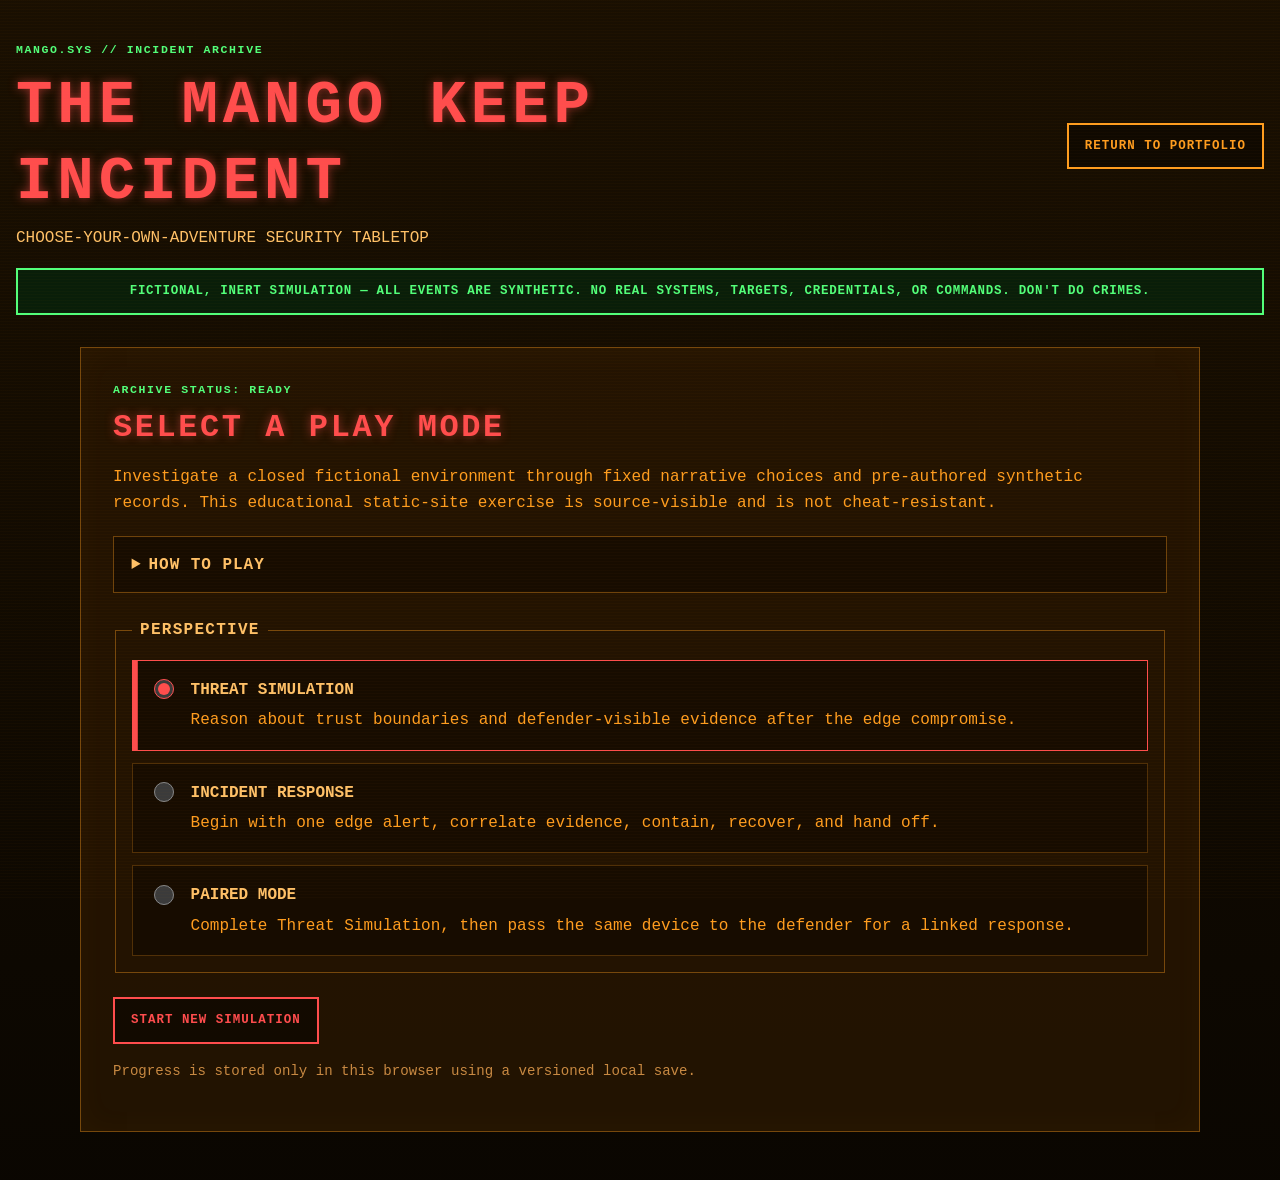
==== ctf.html @ c9df5452 "initial ctf v1" ====
<!DOCTYPE html>
<html lang="en" class="no-js">
<head>
  <meta charset="UTF-8" />
  <meta name="viewport" content="width=device-width, initial-scale=1" />
  <!-- Content Security Policy: keep this page self-contained — only same-origin
       CSS/JS, and block every network connection. Reinforces the offline design. -->
  <meta http-equiv="Content-Security-Policy" content="default-src 'self'; script-src 'self' 'unsafe-inline'; style-src 'self' 'unsafe-inline'; img-src 'self'; connect-src 'none'; object-src 'none'; base-uri 'none'; form-action 'none'" />
  <meta name="description" content="Play The Mango Keep Incident, a fictional and inert incident-response learning simulation from MANGO.SYS." />
  <meta name="theme-color" content="#1a0f00" />
  <meta property="og:type" content="website" />
  <meta property="og:title" content="The Mango Keep Incident | MANGO.SYS CTF" />
  <meta property="og:description" content="A fictional, inert incident-response tabletop. All events are synthetic; no real systems, targets, credentials, or commands." />
  <title>The Mango Keep Incident | MANGO.SYS CTF</title>
  <!-- No <link rel="canonical"> here on purpose: the CTF content validator seals
       ctf.html against any remote href/src (it must reference nothing external).
       ctf.html is still indexed via sitemap.xml. -->
  <link rel="icon" href="assets/favicon.svg" type="image/svg+xml" />
  <link rel="stylesheet" href="css/style.css" />
  <link rel="stylesheet" href="css/ctf.css" />
  <script>document.documentElement.classList.replace("no-js", "js");</script>
</head>
<body class="ctf-page">
  <a class="skip-link" href="#ctf-main">Skip to simulation</a>

  <header class="ctf-header">
    <div>
      <p class="eyebrow">MANGO.SYS // INCIDENT ARCHIVE</p>
      <h1>The Mango Keep Incident</h1>
      <p class="ctf-subtitle">Choose-your-own-adventure security tabletop</p>
    </div>
    <a class="button" href="index.html">Return to Portfolio</a>
  </header>

  <p class="ctf-safety-label" role="status">
    FICTIONAL, INERT SIMULATION — ALL EVENTS ARE SYNTHETIC. NO REAL SYSTEMS, TARGETS, CREDENTIALS, OR COMMANDS. DON'T DO CRIMES.
  </p>

  <main id="ctf-main" class="ctf-shell">
    <section class="content-panel ctf-launch" id="ctf-launch" aria-labelledby="launch-title">
      <p class="panel-kicker">ARCHIVE STATUS: READY</p>
      <h2 id="launch-title">Select a Play Mode</h2>
      <p>
        Investigate a closed fictional environment through fixed narrative choices and pre-authored synthetic records.
        This educational static-site exercise is source-visible and is not cheat-resistant.
      </p>

      <details class="ctf-howto">
        <summary>How to play</summary>
        <ol class="ctf-howto-steps">
          <li>Pick a perspective below, then <strong>Start</strong>. Nothing installs, and you never type at a real system.</li>
          <li>Read the current <strong>brief</strong> and <strong>objective</strong>, then <strong>Choose an Action</strong>. Locked actions show the prerequisite you still need.</li>
          <li>Reason with the case tools: bookmark records in the <strong>Evidence Drawer</strong>, watch <strong>Asset Health</strong>, and filter the synthetic <strong>Event Timeline</strong> (new events reveal as you progress).</li>
          <li>Stuck? Open a <strong>Learning Hint</strong>. Jot thoughts in <strong>Local Case Notes</strong> — they are inert text and are never run.</li>
          <li>Reach an <strong>ending</strong>, then read the <strong>debrief</strong> and score. In Paired Mode you hand the same browser to the defender for a linked response.</li>
        </ol>
      </details>

      <fieldset class="mode-picker">
        <legend>Perspective</legend>
        <label class="mode-card">
          <input type="radio" name="ctf-mode" value="threat" checked />
          <span><strong>Threat Simulation</strong>Reason about trust boundaries and defender-visible evidence after the edge compromise.</span>
        </label>
        <label class="mode-card">
          <input type="radio" name="ctf-mode" value="defender" />
          <span><strong>Incident Response</strong>Begin with one edge alert, correlate evidence, contain, recover, and hand off.</span>
        </label>
        <label class="mode-card">
          <input type="radio" name="ctf-mode" value="paired" />
          <span><strong>Paired Mode</strong>Complete Threat Simulation, then pass the same device to the defender for a linked response.</span>
        </label>
      </fieldset>

      <div class="ctf-launch-actions">
        <button class="button button-primary" id="ctf-start" type="button">Start New Simulation</button>
        <button class="button" id="ctf-resume" type="button" hidden>Resume Saved Simulation</button>
        <button class="button ctf-danger-button" id="ctf-reset-launch" type="button" hidden>Reset Saved Simulation</button>
      </div>
      <p class="ctf-storage-note" id="ctf-storage-note">Progress is stored only in this browser using a versioned local save.</p>
    </section>

    <div id="ctf-workspace" hidden>
      <section class="ctf-commandbar" aria-label="Simulation controls">
        <div>
          <span class="ctf-status-key">MODE</span>
          <strong id="ctf-mode-status">Not started</strong>
        </div>
        <div>
          <span class="ctf-status-key">SAVE</span>
          <span id="ctf-save-status">Not saved</span>
        </div>
        <div class="ctf-commandbar-actions">
          <button class="button" id="ctf-save-now" type="button">Save Now</button>
          <button class="button ctf-danger-button" id="ctf-reset" type="button">Reset</button>
        </div>
      </section>

      <div class="ctf-dashboard">
        <section class="content-panel ctf-narrative" aria-labelledby="node-title">
          <p class="panel-kicker" id="chapter-label">SIMULATION BRIEF</p>
          <h2 id="node-title" tabindex="-1">Loading narrative</h2>
          <p class="ctf-objective-label">Narrative</p>
          <p id="node-body"></p>
          <div class="ctf-objective-box">
            <h3>Current Objective</h3>
            <p id="node-objective"></p>
          </div>

          <p class="ctf-paired-consequence" id="paired-consequence" hidden></p>

          <div class="ctf-hint" id="ctf-hint" tabindex="-1" hidden>
            <h3>Learning Hint</h3>
            <p id="ctf-hint-text"></p>
          </div>
          <button class="button" id="ctf-show-hint" type="button">Show Learning Hint</button>

          <div class="ctf-feedback" id="choice-feedback" role="status" tabindex="-1" hidden></div>

          <section class="ctf-choice-region" aria-labelledby="choices-title">
            <h3 id="choices-title">Choose an Action</h3>
            <div id="ctf-choices" class="ctf-choice-list"></div>
          </section>
        </section>

        <aside class="ctf-sidebar" aria-label="Case information">
          <details class="content-panel ctf-drawer" open>
            <summary>Evidence Drawer <span id="evidence-count">0 visible</span></summary>
            <p class="ctf-drawer-help">Bookmark decision-relevant records and keep local notes. Notes are inert text and never interpreted.</p>
            <div id="evidence-list" class="evidence-list"></div>
          </details>

          <section class="content-panel" aria-labelledby="asset-title">
            <h2 id="asset-title">Asset Health</h2>
            <p class="ctf-region-help">How each fictional asset is holding up — and whether it is contained — as the incident unfolds.</p>
            <div id="asset-summary" class="asset-summary"></div>
          </section>

          <section class="content-panel" aria-labelledby="codes-title">
            <h2 id="codes-title">Evidence Codes</h2>
            <p id="codes-empty">Codes reward reasoning and completed transitions, never command entry.</p>
            <ul id="code-list" class="code-list"></ul>
          </section>
        </aside>
      </div>

      <section class="content-panel ctf-timeline" aria-labelledby="timeline-title">
        <div class="timeline-heading">
          <div>
            <p class="panel-kicker">SYNTHETIC EVENT CORPUS</p>
            <h2 id="timeline-title">Filterable Event Timeline</h2>
          </div>
          <p id="timeline-count">0 events shown</p>
        </div>

        <p class="ctf-region-help">Every record here is fictional training data. Filter by source, host, severity, stage, or time; more events appear as the scenario progresses.</p>

        <form id="timeline-filters" class="timeline-filters">
          <label>Source
            <select id="filter-source" name="source"><option value="">All sources</option></select>
          </label>
          <label>Host
            <select id="filter-host" name="host"><option value="">All hosts</option></select>
          </label>
          <label>Severity
            <select id="filter-severity" name="severity"><option value="">All severities</option></select>
          </label>
          <label>Stage
            <select id="filter-stage" name="stage"><option value="">All revealed stages</option></select>
          </label>
          <label>From time
            <input id="filter-from" name="from" type="datetime-local" step="30" />
          </label>
          <label>Through time
            <input id="filter-to" name="to" type="datetime-local" step="30" />
          </label>
          <button class="button" id="clear-filters" type="button">Clear Filters</button>
        </form>

        <div id="timeline-events" class="timeline-events"></div>
      </section>

      <section class="content-panel ctf-notebook" aria-labelledby="notebook-title">
        <h2 id="notebook-title">Local Case Notes</h2>
        <label for="case-notes">Record a bounded hypothesis, uncertainty, or handoff note. Maximum 1,000 characters.</label>
        <textarea id="case-notes" maxlength="1000" rows="5"></textarea>
        <p><span id="case-note-count">0</span>/1000 characters. Stored only in the versioned local save.</p>
      </section>
    </div>

    <section class="content-panel ctf-ending" id="ctf-ending" aria-labelledby="ending-title" hidden>
      <p class="panel-kicker">SIMULATION DEBRIEF</p>
      <h2 id="ending-title" tabindex="-1">Ending</h2>
      <p id="ending-summary"></p>
      <div class="score-grid" id="score-grid"></div>
      <section aria-labelledby="debrief-title">
        <h3 id="debrief-title">Debrief</h3>
        <ul id="debrief-list"></ul>
      </section>
      <div class="ctf-launch-actions">
        <button class="button button-primary" id="paired-continue" type="button" hidden>Pass to Incident Responder</button>
        <button class="button" id="ending-review" type="button">Review Case Workspace</button>
        <button class="button ctf-danger-button" id="ending-reset" type="button">Reset and Replay</button>
      </div>
    </section>
  </main>

  <dialog id="reset-dialog" aria-labelledby="reset-title" aria-describedby="reset-description">
    <h2 id="reset-title">Reset Simulation?</h2>
    <p id="reset-description">This removes the local CTF save, bookmarks, and notes from this browser. The bundled synthetic data is unchanged.</p>
    <div class="ctf-launch-actions">
      <button class="button ctf-danger-button" id="confirm-reset" type="button">Reset Local Save</button>
      <button class="button" id="cancel-reset" type="button">Cancel</button>
    </div>
  </dialog>

  <p class="sr-only" id="ctf-live" aria-live="polite" aria-atomic="true"></p>

  <noscript>
    <div class="noscript-note">
      This deterministic simulation requires JavaScript to apply its allowlisted state transitions. No external service is contacted.
    </div>
  </noscript>

  <script type="module" src="js/ctf/app.js"></script>
</body>
</html>
---- css/style.css ----
:root {
  color-scheme: dark;
  --bg: #1a0f00;
  --bg-deep: #0d0700;
  --panel: rgba(38, 21, 2, 0.88);
  --orange: #ff9d1f;
  --orange-soft: #ffc168;
  --red: #ff4d4d;
  --green: #52ff7a;
  --muted: #c88942;
  --border: rgba(255, 157, 31, 0.38);
  --shadow-orange: 0 0 10px rgba(255, 157, 31, 0.4);
  --shadow-red: 0 0 10px rgba(255, 77, 77, 0.5);
  --font-body: "Courier New", Courier, monospace;
  --font-display: "Lucida Console", Monaco, "Courier New", monospace;
  --content-width: 72rem;
}

* {
  box-sizing: border-box;
}

html {
  min-width: 0;
  scroll-behavior: smooth;
}

body {
  min-width: 0;
  min-height: 100vh;
  min-height: 100dvh;
  margin: 0;
  overflow-x: hidden;
  background:
    radial-gradient(circle at 50% -20%, rgba(142, 62, 0, 0.18), transparent 45rem),
    var(--bg);
  color: var(--orange);
  font-family: var(--font-body);
  line-height: 1.65;
}

body::before {
  position: fixed;
  z-index: 100;
  inset: 0;
  pointer-events: none;
  content: "";
  background: repeating-linear-gradient(
    to bottom,
    rgba(255, 157, 31, 0.025) 0,
    rgba(255, 157, 31, 0.025) 1px,
    transparent 1px,
    transparent 3px
  );
}

button,
input,
textarea,
select {
  font: inherit;
}

a {
  color: var(--orange-soft);
  text-decoration-thickness: 1px;
  text-underline-offset: 0.2em;
}

a:hover {
  color: #fff0d8;
}

h1,
h2,
h3,
p {
  overflow-wrap: anywhere;
}

h1,
h2,
h3 {
  margin-block: 0 1rem;
  font-family: var(--font-display);
  font-weight: 900;
  line-height: 1.25;
  letter-spacing: 0.08em;
  text-transform: uppercase;
}

h1 {
  color: var(--red);
  font-size: clamp(2rem, 7vw, 4.8rem);
  text-shadow: var(--shadow-red);
}

h2 {
  color: var(--red);
  font-size: clamp(1.35rem, 4vw, 2rem);
  text-shadow: var(--shadow-red);
}

h3 {
  color: var(--orange-soft);
  font-size: clamp(1rem, 3vw, 1.25rem);
}

p {
  margin-block: 0 1rem;
}

ul,
dl {
  margin-block: 0 1rem;
}

.sr-only {
  position: absolute !important;
  width: 1px !important;
  height: 1px !important;
  padding: 0 !important;
  margin: -1px !important;
  overflow: hidden !important;
  clip: rect(0, 0, 0, 0) !important;
  white-space: nowrap !important;
  border: 0 !important;
}

.skip-link {
  position: fixed;
  z-index: 1000;
  top: 0.5rem;
  left: 0.5rem;
  padding: 0.7rem 1rem;
  transform: translateY(-150%);
  border: 2px solid var(--orange);
  background: var(--bg-deep);
  color: var(--orange);
}

.skip-link:focus {
  transform: translateY(0);
}

:focus-visible {
  outline: 3px solid #fff2cf;
  outline-offset: 4px;
  box-shadow: 0 0 0 6px rgba(255, 77, 77, 0.55);
}

.button {
  display: inline-flex;
  min-height: 2.9rem;
  align-items: center;
  justify-content: center;
  padding: 0.68rem 1rem;
  border: 2px solid var(--orange);
  background: rgba(13, 7, 0, 0.72);
  color: var(--orange);
  font-family: var(--font-display);
  font-size: 0.78rem;
  font-weight: 900;
  letter-spacing: 0.08em;
  line-height: 1.3;
  text-align: center;
  text-decoration: none;
  text-transform: uppercase;
  cursor: pointer;
  transition: color 150ms ease, background 150ms ease, transform 150ms ease;
}

.button:hover {
  background: var(--orange);
  color: var(--bg-deep);
  transform: translateY(-1px);
}

.button-primary {
  border-color: var(--red);
  color: var(--red);
}

.button-primary:hover {
  background: var(--red);
  color: var(--bg-deep);
}

.eyebrow,
.panel-kicker {
  margin-bottom: 0.55rem;
  color: var(--green);
  font-family: var(--font-display);
  font-size: 0.72rem;
  font-weight: 900;
  letter-spacing: 0.14em;
  text-transform: uppercase;
}

.content-panel {
  min-width: 0;
  padding: clamp(1rem, 3vw, 2rem);
  border: 1px solid var(--border);
  background: var(--panel);
  box-shadow: inset 0 0 2rem rgba(255, 157, 31, 0.035);
  scroll-margin-top: 1rem;
}

.plain-list {
  padding: 0;
  list-style: none;
}

.plain-list li {
  margin-bottom: 0.42rem;
}

.plain-list li::before {
  color: var(--red);
  content: "» ";
}

.char-card {
  min-width: 0;
}

.char-name {
  margin: 0;
  color: var(--red);
  font-family: var(--font-display);
  font-size: clamp(1.35rem, 5vw, 2.3rem);
  font-weight: 900;
  letter-spacing: 0.08em;
  text-shadow: var(--shadow-red);
}

.char-subtitle {
  color: var(--orange-soft);
}

.char-quote {
  padding-left: 1rem;
  border-left: 2px solid var(--border);
  font-style: italic;
}

.char-meta {
  display: grid;
  grid-template-columns: repeat(2, minmax(0, 1fr));
  gap: 0.55rem 1.5rem;
}

.char-meta > div {
  display: grid;
  grid-template-columns: minmax(5rem, auto) minmax(0, 1fr);
  gap: 0.75rem;
  padding-bottom: 0.35rem;
  border-bottom: 1px solid rgba(255, 157, 31, 0.18);
}

.char-meta dt {
  color: var(--red);
}

.char-meta dd {
  min-width: 0;
  margin: 0;
  text-align: right;
  overflow-wrap: anywhere;
}

.noscript-note {
  position: fixed;
  z-index: 200;
  right: 1rem;
  bottom: 1rem;
  left: 1rem;
  max-width: 48rem;
  margin-inline: auto;
  padding: 0.8rem 1rem;
  border: 2px solid var(--green);
  background: var(--bg-deep);
  color: var(--green);
}

@media (max-width: 42rem) {
  .char-meta {
    grid-template-columns: 1fr;
  }

  .button {
    width: 100%;
  }
}

@media (prefers-reduced-motion: reduce) {
  html {
    scroll-behavior: auto;
  }

  *,
  *::before,
  *::after {
    animation-duration: 0.01ms !important;
    animation-iteration-count: 1 !important;
    transition-duration: 0.01ms !important;
  }

  body::before {
    display: none;
  }
}
---- css/ctf.css ----
.ctf-page {
  background:
    linear-gradient(rgba(26, 15, 0, 0.93), rgba(10, 6, 0, 0.97)),
    repeating-linear-gradient(90deg, transparent 0 3rem, rgba(255, 157, 31, 0.025) 3rem calc(3rem + 1px));
}

.ctf-page [hidden] {
  display: none !important;
}

.ctf-header,
.ctf-shell,
.ctf-safety-label {
  width: min(calc(100% - 2rem), 96rem);
  margin-inline: auto;
}

.ctf-header {
  display: flex;
  min-width: 0;
  align-items: center;
  justify-content: space-between;
  gap: 1.5rem;
  padding-block: clamp(1rem, 4vw, 2.5rem) 1rem;
}

.ctf-header h1 {
  max-width: 16ch;
  margin-bottom: 0.35rem;
  font-size: clamp(1.8rem, 5vw, 3.8rem);
}

.ctf-subtitle {
  margin: 0;
  color: var(--orange-soft);
  text-transform: uppercase;
}

.ctf-safety-label {
  padding: 0.7rem 1rem;
  border: 2px solid var(--green);
  background: rgba(5, 36, 13, 0.72);
  color: var(--green);
  font-size: 0.78rem;
  font-weight: 900;
  letter-spacing: 0.06em;
  text-align: center;
}

.ctf-shell {
  padding-block: 1rem 3rem;
}

.ctf-launch {
  max-width: 70rem;
  margin-inline: auto;
}

.mode-picker {
  display: grid;
  min-width: 0;
  gap: 0.75rem;
  padding: 1rem;
  margin-block: 1.5rem;
  border: 1px solid var(--border);
}

.mode-picker legend {
  padding-inline: 0.5rem;
  color: var(--orange-soft);
  font-family: var(--font-display);
  font-weight: 900;
  letter-spacing: 0.08em;
  text-transform: uppercase;
}

.mode-card {
  display: grid;
  grid-template-columns: auto minmax(0, 1fr);
  gap: 0.85rem;
  padding: 1rem;
  border: 1px solid rgba(255, 157, 31, 0.25);
  background: rgba(13, 7, 0, 0.55);
  cursor: pointer;
}

.mode-card:has(input:checked) {
  border-color: var(--red);
  box-shadow: inset 0.3rem 0 0 var(--red);
}

.mode-card input {
  width: 1.25rem;
  height: 1.25rem;
  margin-top: 0.15rem;
  accent-color: var(--red);
}

.mode-card strong {
  display: block;
  margin-bottom: 0.25rem;
  color: var(--orange-soft);
  font-family: var(--font-display);
  text-transform: uppercase;
}

.ctf-launch-actions,
.ctf-commandbar-actions {
  display: flex;
  flex-wrap: wrap;
  gap: 0.75rem;
}

.ctf-danger-button {
  border-color: #ff7777;
  color: #ff9292;
}

.ctf-storage-note,
.ctf-drawer-help {
  margin-top: 1rem;
  color: var(--muted);
  font-size: 0.88rem;
}

/* Short "what am I looking at" helper under a region heading. */
.ctf-region-help {
  margin-top: 0;
  margin-bottom: 1rem;
  color: var(--muted);
  font-size: 0.88rem;
}

/* Collapsible first-run "How to play" on the launch screen. */
.ctf-howto {
  margin-block: 1.25rem;
  padding: 0.9rem 1.1rem;
  border: 1px solid var(--border);
  background: rgba(13, 7, 0, 0.55);
}

.ctf-howto > summary {
  color: var(--orange-soft);
  font-family: var(--font-display);
  font-weight: 900;
  letter-spacing: 0.06em;
  text-transform: uppercase;
  cursor: pointer;
}

.ctf-howto-steps {
  display: grid;
  gap: 0.5rem;
  margin-top: 0.9rem;
  margin-bottom: 0;
  padding-left: 1.25rem;
}

.ctf-howto-steps li {
  color: var(--orange);
}

.ctf-commandbar {
  display: grid;
  grid-template-columns: minmax(0, 1fr) minmax(0, 1fr) auto;
  gap: 1rem;
  align-items: center;
  padding: 0.85rem 1rem;
  margin-bottom: 1rem;
  border: 1px solid var(--border);
  background: rgba(13, 7, 0, 0.84);
}

.ctf-status-key {
  display: block;
  color: var(--green);
  font-size: 0.7rem;
  font-weight: 900;
  letter-spacing: 0.12em;
}

.ctf-dashboard {
  display: grid;
  grid-template-columns: minmax(0, 1.6fr) minmax(18rem, 0.8fr);
  gap: 1rem;
  align-items: start;
}

.ctf-sidebar {
  display: grid;
  min-width: 0;
  gap: 1rem;
}

.ctf-sidebar .content-panel h2,
.ctf-timeline h2,
.ctf-notebook h2 {
  font-size: clamp(1.2rem, 3vw, 1.7rem);
}

.ctf-objective-label {
  margin-bottom: 0.25rem;
  color: var(--green);
  font-size: 0.72rem;
  font-weight: 900;
  letter-spacing: 0.12em;
  text-transform: uppercase;
}

.ctf-objective-box,
.ctf-hint,
.ctf-feedback {
  padding: 1rem;
  margin-block: 1rem;
  border-left: 0.35rem solid var(--red);
  background: rgba(255, 77, 77, 0.07);
}

.ctf-paired-consequence {
  padding: 0.75rem 1rem;
  border: 1px solid var(--green);
  background: rgba(82, 255, 122, 0.06);
  color: var(--green);
  font-weight: 900;
}

.ctf-hint {
  border-left-color: var(--green);
  background: rgba(82, 255, 122, 0.06);
}

.ctf-feedback {
  border: 1px solid var(--border);
  border-left: 0.35rem solid var(--orange);
}

.ctf-objective-box h3,
.ctf-hint h3,
.ctf-feedback h3 {
  margin-bottom: 0.45rem;
}

.ctf-objective-box p,
.ctf-hint p,
.ctf-feedback p:last-child {
  margin-bottom: 0;
}

.ctf-choice-region {
  margin-top: 1.5rem;
  padding-top: 1.5rem;
  border-top: 1px solid var(--border);
}

.ctf-choice-list,
.evidence-list,
.asset-summary,
.timeline-events {
  display: grid;
  min-width: 0;
  gap: 0.75rem;
}

.ctf-choice-card,
.evidence-card,
.asset-card,
.timeline-event,
.score-card {
  min-width: 0;
  padding: 1rem;
  border: 1px solid rgba(255, 157, 31, 0.26);
  background: rgba(13, 7, 0, 0.56);
}

.ctf-choice-card h4 {
  margin: 0 0 0.65rem;
  color: var(--orange-soft);
  font-family: var(--font-display);
  font-size: 1rem;
  text-transform: uppercase;
}

.choice-locked {
  border-style: dashed;
  opacity: 0.78;
}

.ctf-choice-objective,
.ctf-prerequisite,
.ctf-lock-text,
.evidence-meta,
.asset-address {
  font-size: 0.85rem;
}

.ctf-prerequisite {
  color: var(--orange-soft);
}

.ctf-lock-text {
  color: #ffb7b7;
  font-weight: 900;
}

button[aria-disabled="true"] {
  border-style: dashed;
  color: var(--muted);
  cursor: not-allowed;
}

button[aria-disabled="true"]:hover {
  background: transparent;
  color: var(--muted);
  transform: none;
}

.ctf-drawer summary {
  color: var(--red);
  font-family: var(--font-display);
  font-size: 1.2rem;
  font-weight: 900;
  letter-spacing: 0.06em;
  text-transform: uppercase;
  cursor: pointer;
}

.ctf-drawer summary span {
  color: var(--green);
  font-size: 0.72rem;
}

.evidence-card h3,
.timeline-event h3 {
  font-size: 0.95rem;
  line-height: 1.45;
  text-transform: none;
}

.synthetic-tag {
  margin-bottom: 0.45rem;
  color: var(--green);
  font-size: 0.67rem;
  font-weight: 900;
  letter-spacing: 0.08em;
}

.evidence-note-label {
  display: grid;
  gap: 0.35rem;
  margin-top: 0.75rem;
  color: var(--orange-soft);
  font-size: 0.82rem;
  font-weight: 900;
}

textarea,
select,
input[type="datetime-local"] {
  min-width: 0;
  max-width: 100%;
  border: 1px solid var(--border);
  border-radius: 0;
  background: #0d0700;
  color: #ffe3bb;
}

textarea {
  width: 100%;
  padding: 0.7rem;
  resize: vertical;
}

.asset-card dl,
.timeline-event dl,
.score-card dl {
  display: grid;
  grid-template-columns: minmax(7rem, auto) minmax(0, 1fr);
  gap: 0.3rem 0.7rem;
  margin: 0;
}

.asset-card dt,
.timeline-event dt,
.score-card dt {
  color: var(--muted);
}

.asset-card dd,
.timeline-event dd,
.score-card dd {
  min-width: 0;
  margin: 0;
  overflow-wrap: anywhere;
}

.state-normal,
.state-restored {
  color: var(--green);
}

.state-suspected,
.state-recovering {
  color: #ffe66d;
}

.state-affected,
.state-contained {
  color: #ff9292;
}

.code-list {
  padding-left: 1.2rem;
}

.code-list strong {
  color: var(--green);
}

.ctf-timeline,
.ctf-notebook,
.ctf-ending {
  margin-top: 1rem;
}

.timeline-heading,
.timeline-event-heading {
  display: flex;
  min-width: 0;
  align-items: flex-start;
  justify-content: space-between;
  gap: 1rem;
}

.timeline-filters {
  display: grid;
  grid-template-columns: repeat(3, minmax(0, 1fr));
  gap: 0.75rem;
  padding-block: 1rem;
  margin-bottom: 1rem;
  border-block: 1px solid var(--border);
}

.timeline-filters label {
  display: grid;
  min-width: 0;
  gap: 0.3rem;
  color: var(--orange-soft);
  font-size: 0.78rem;
  font-weight: 900;
  text-transform: uppercase;
}

.timeline-filters select,
.timeline-filters input {
  width: 100%;
  min-height: 2.75rem;
  padding: 0.45rem;
}

.severity {
  flex: none;
  padding: 0.15rem 0.45rem;
  border: 1px solid currentColor;
  font-size: 0.7rem;
  font-weight: 900;
  text-transform: uppercase;
}

.severity-info,
.severity-low {
  color: var(--green);
}

.severity-medium {
  color: #ffe66d;
}

.severity-high {
  color: #ff9292;
}

.ctf-empty {
  padding: 1rem;
  border: 1px dashed var(--border);
  color: var(--muted);
}

.score-grid {
  display: grid;
  grid-template-columns: repeat(auto-fit, minmax(min(100%, 18rem), 1fr));
  gap: 1rem;
  margin-block: 1rem;
}

.score-total {
  color: var(--green);
  font-size: 1.05rem;
  font-weight: 900;
}

dialog {
  width: min(calc(100% - 2rem), 36rem);
  padding: clamp(1rem, 4vw, 2rem);
  border: 2px solid var(--red);
  background: var(--bg-deep);
  color: var(--orange);
  box-shadow: 0 0 3rem rgba(255, 77, 77, 0.3);
}

dialog::backdrop {
  background: rgba(5, 2, 0, 0.86);
}

@media (max-width: 64rem) {
  .ctf-dashboard {
    grid-template-columns: 1fr;
  }

  .ctf-sidebar {
    grid-template-columns: repeat(2, minmax(0, 1fr));
  }

  .ctf-drawer {
    grid-column: 1 / -1;
  }
}

@media (max-width: 48rem) {
  .ctf-header,
  .timeline-heading,
  .timeline-event-heading {
    align-items: stretch;
    flex-direction: column;
  }

  .ctf-commandbar,
  .ctf-sidebar,
  .timeline-filters {
    grid-template-columns: 1fr;
  }

  .ctf-commandbar-actions {
    width: 100%;
  }
}

@media (max-width: 22rem) {
  .ctf-header,
  .ctf-shell,
  .ctf-safety-label {
    width: min(calc(100% - 1rem), 96rem);
  }

  .content-panel,
  .ctf-choice-card,
  .evidence-card,
  .asset-card,
  .timeline-event {
    padding: 0.75rem;
  }

  .asset-card dl,
  .timeline-event dl,
  .score-card dl {
    grid-template-columns: 1fr;
  }

  .asset-card dd,
  .timeline-event dd,
  .score-card dd {
    padding-bottom: 0.4rem;
  }
}

@media (prefers-reduced-motion: reduce) {
  .ctf-page * {
    scroll-behavior: auto;
  }
}
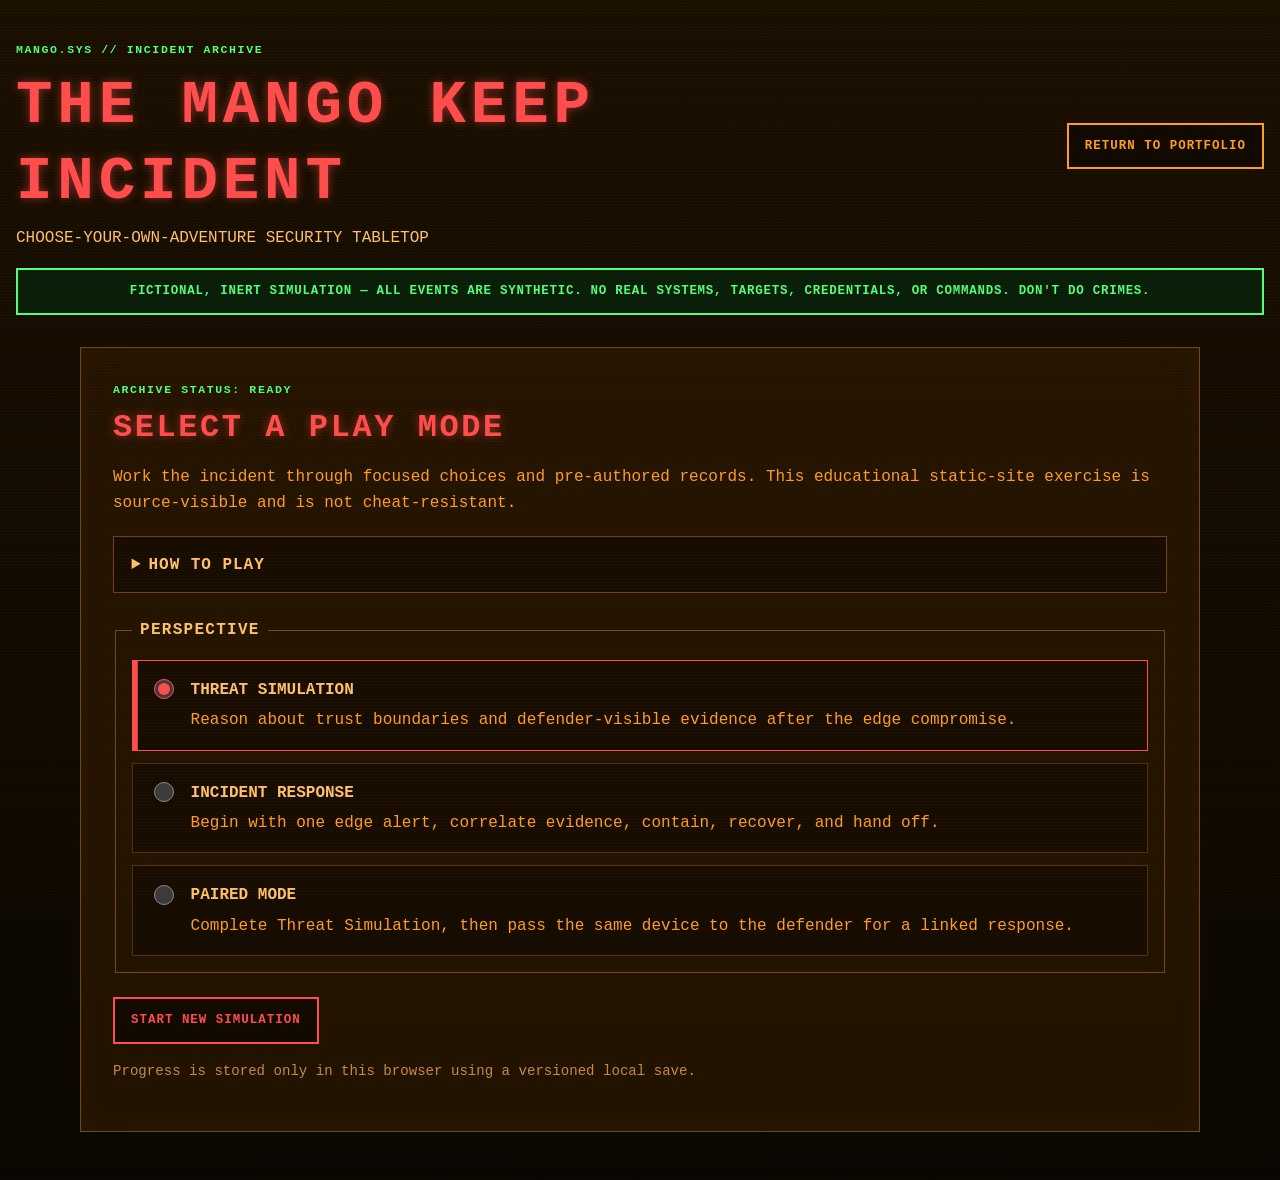
==== commit 1b820321: "refine CTF disclosure copy" ====
--- a/ctf.html
+++ b/ctf.html
@@ -41,7 +41,7 @@
       <p class="panel-kicker">ARCHIVE STATUS: READY</p>
       <h2 id="launch-title">Select a Play Mode</h2>
       <p>
-        Investigate a closed fictional environment through fixed narrative choices and pre-authored synthetic records.
+        Work the incident through focused choices and pre-authored records.
         This educational static-site exercise is source-visible and is not cheat-resistant.
       </p>
 
@@ -50,8 +50,8 @@
         <ol class="ctf-howto-steps">
           <li>Pick a perspective below, then <strong>Start</strong>. Nothing installs, and you never type at a real system.</li>
           <li>Read the current <strong>brief</strong> and <strong>objective</strong>, then <strong>Choose an Action</strong>. Locked actions show the prerequisite you still need.</li>
-          <li>Reason with the case tools: bookmark records in the <strong>Evidence Drawer</strong>, watch <strong>Asset Health</strong>, and filter the synthetic <strong>Event Timeline</strong> (new events reveal as you progress).</li>
-          <li>Stuck? Open a <strong>Learning Hint</strong>. Jot thoughts in <strong>Local Case Notes</strong> — they are inert text and are never run.</li>
+          <li>Reason with the case tools: bookmark records in the <strong>Evidence Drawer</strong>, watch <strong>Asset Health</strong>, and filter the <strong>Event Timeline</strong> as new events reveal.</li>
+          <li>Stuck? Open a <strong>Learning Hint</strong>. Jot thoughts in <strong>Local Case Notes</strong> as you investigate.</li>
           <li>Reach an <strong>ending</strong>, then read the <strong>debrief</strong> and score. In Paired Mode you hand the same browser to the defender for a linked response.</li>
         </ol>
       </details>
@@ -126,13 +126,13 @@
         <aside class="ctf-sidebar" aria-label="Case information">
           <details class="content-panel ctf-drawer" open>
             <summary>Evidence Drawer <span id="evidence-count">0 visible</span></summary>
-            <p class="ctf-drawer-help">Bookmark decision-relevant records and keep local notes. Notes are inert text and never interpreted.</p>
+            <p class="ctf-drawer-help">Bookmark decision-relevant records and keep local notes.</p>
             <div id="evidence-list" class="evidence-list"></div>
           </details>
 
           <section class="content-panel" aria-labelledby="asset-title">
             <h2 id="asset-title">Asset Health</h2>
-            <p class="ctf-region-help">How each fictional asset is holding up — and whether it is contained — as the incident unfolds.</p>
+            <p class="ctf-region-help">How each asset is holding up — and whether it is contained — as the incident unfolds.</p>
             <div id="asset-summary" class="asset-summary"></div>
           </section>
 
@@ -153,7 +153,7 @@
           <p id="timeline-count">0 events shown</p>
         </div>
 
-        <p class="ctf-region-help">Every record here is fictional training data. Filter by source, host, severity, stage, or time; more events appear as the scenario progresses.</p>
+        <p class="ctf-region-help">Filter by source, host, severity, stage, or time; more events appear as the scenario progresses.</p>
 
         <form id="timeline-filters" class="timeline-filters">
           <label>Source
@@ -207,7 +207,7 @@
 
   <dialog id="reset-dialog" aria-labelledby="reset-title" aria-describedby="reset-description">
     <h2 id="reset-title">Reset Simulation?</h2>
-    <p id="reset-description">This removes the local CTF save, bookmarks, and notes from this browser. The bundled synthetic data is unchanged.</p>
+    <p id="reset-description">This removes the local CTF save, bookmarks, and notes from this browser. Bundled records are unchanged.</p>
     <div class="ctf-launch-actions">
       <button class="button ctf-danger-button" id="confirm-reset" type="button">Reset Local Save</button>
       <button class="button" id="cancel-reset" type="button">Cancel</button>
@@ -218,7 +218,7 @@
 
   <noscript>
     <div class="noscript-note">
-      This deterministic simulation requires JavaScript to apply its allowlisted state transitions. No external service is contacted.
+      JavaScript is required to apply your choices and update the incident state.
     </div>
   </noscript>
 
--- a/css/style.css
+++ b/css/style.css
@@ -203,7 +203,7 @@
   border: 1px solid var(--border);
   background: var(--panel);
   box-shadow: inset 0 0 2rem rgba(255, 157, 31, 0.035);
-  scroll-margin-top: 1rem;
+  scroll-margin-top: 4rem;
 }
 
 .plain-list {
--- a/css/ctf.css
+++ b/css/ctf.css
@@ -179,13 +179,6 @@
   letter-spacing: 0.12em;
 }
 
-.ctf-dashboard {
-  display: grid;
-  grid-template-columns: minmax(0, 1.6fr) minmax(18rem, 0.8fr);
-  gap: 1rem;
-  align-items: start;
-}
-
 .ctf-sidebar {
   display: grid;
   min-width: 0;
@@ -244,12 +237,6 @@
 .ctf-hint p,
 .ctf-feedback p:last-child {
   margin-bottom: 0;
-}
-
-.ctf-choice-region {
-  margin-top: 1.5rem;
-  padding-top: 1.5rem;
-  border-top: 1px solid var(--border);
 }
 
 .ctf-choice-list,
@@ -512,10 +499,6 @@
 }
 
 @media (max-width: 64rem) {
-  .ctf-dashboard {
-    grid-template-columns: 1fr;
-  }
-
   .ctf-sidebar {
     grid-template-columns: repeat(2, minmax(0, 1fr));
   }
@@ -577,3 +560,269 @@
     scroll-behavior: auto;
   }
 }
+
+/* ===== WORKSPACE GRID ===== */
+
+#ctf-workspace {
+  display: grid;
+  gap: 1rem;
+  align-items: start;
+}
+
+.ctf-commandbar { grid-area: bar; }
+.ctf-narrative  { grid-area: brief; }
+.ctf-actions    { grid-area: actions; }
+.ctf-sidebar    { grid-area: aside; }
+.ctf-blue-team  { grid-area: blueteam; }
+.ctf-timeline   { grid-area: siem; }
+.ctf-notebook   { grid-area: notebook; }
+
+/* Console skin: brief + operation menu dominant; SIEM search hidden. */
+#ctf-workspace.ctf-skin-console {
+  grid-template-columns: minmax(0, 1.6fr) minmax(18rem, 0.8fr);
+  grid-template-areas:
+    "bar bar"
+    "brief aside"
+    "actions aside"
+    "blueteam aside"
+    "notebook notebook";
+}
+#ctf-workspace.ctf-skin-console .ctf-timeline { display: none; }
+
+/* SIEM skin: event search dominant; playbook right rail; blue-team readout hidden. */
+#ctf-workspace.ctf-skin-siem {
+  grid-template-columns: minmax(0, 1.7fr) minmax(20rem, 0.9fr);
+  grid-template-areas:
+    "bar bar"
+    "brief brief"
+    "siem actions"
+    "siem aside"
+    "notebook notebook";
+}
+#ctf-workspace.ctf-skin-siem .ctf-blue-team { display: none; }
+
+@media (max-width: 64rem) {
+  #ctf-workspace.ctf-skin-console,
+  #ctf-workspace.ctf-skin-siem {
+    grid-template-columns: 1fr;
+    grid-template-areas:
+      "bar"
+      "brief"
+      "actions"
+      "aside"
+      "siem"
+      "blueteam"
+      "notebook";
+  }
+}
+
+/* ===== CONSOLE SKIN ===== */
+
+#ctf-workspace.ctf-skin-console .ctf-narrative {
+  font-family: var(--font-mono, ui-monospace, "Cascadia Code", "Consolas", monospace);
+  border-left: 0.35rem solid var(--green);
+}
+
+.ctf-console-banner {
+  margin-bottom: 1rem;
+  padding: 0.5rem 0.75rem;
+  border: 1px solid var(--green);
+  background: rgba(82, 255, 122, 0.06);
+}
+
+.ctf-console-title {
+  display: block;
+  color: var(--green);
+  font-size: 0.72rem;
+  font-weight: 900;
+  letter-spacing: 0.08em;
+}
+
+.ctf-console-prompt {
+  display: flex;
+  gap: 0.4rem;
+  align-items: center;
+  margin: 0.35rem 0 0;
+}
+
+.ctf-console-user { color: var(--orange-soft); }
+
+.ctf-console-cursor {
+  color: var(--green);
+  animation: ctf-cursor-blink 1s steps(2, start) infinite;
+}
+
+@keyframes ctf-cursor-blink { to { opacity: 0; } }
+
+/* Numbered operation menu. */
+.ctf-menu-row { min-width: 0; }
+
+.ctf-menu-button {
+  display: grid;
+  grid-template-columns: auto minmax(0, 1fr);
+  gap: 0.75rem;
+  width: 100%;
+  padding: 0.75rem 0.9rem;
+  border: 1px solid rgba(255, 157, 31, 0.26);
+  background: rgba(13, 7, 0, 0.56);
+  color: inherit;
+  font: inherit;
+  text-align: left;
+  cursor: pointer;
+}
+
+.ctf-menu-button:hover,
+.ctf-menu-button:focus-visible {
+  border-color: var(--red);
+  box-shadow: inset 0.3rem 0 0 var(--red);
+}
+
+.ctf-menu-index { color: var(--green); font-weight: 900; }
+.ctf-menu-label { display: grid; gap: 0.2rem; min-width: 0; }
+.ctf-menu-verb { color: var(--muted); font-size: 0.7rem; font-weight: 900; letter-spacing: 0.12em; }
+.ctf-menu-title { color: var(--orange-soft); font-family: var(--font-display); text-transform: uppercase; }
+.ctf-menu-objective { color: var(--orange); font-size: 0.85rem; }
+.ctf-menu-lock { color: #ffb7b7; font-size: 0.8rem; font-weight: 900; }
+
+.ctf-menu-row.choice-locked .ctf-menu-button {
+  border-style: dashed;
+  opacity: 0.78;
+  cursor: not-allowed;
+}
+
+/* Decision scrollback. */
+#ctf-scrollback {
+  display: grid;
+  gap: 0.75rem;
+  margin-top: 1.25rem;
+}
+#ctf-workspace.ctf-skin-siem #ctf-scrollback,
+#ctf-workspace.ctf-skin-siem #ctf-console-chrome { display: none; }
+
+.ctf-scrollback-entry {
+  padding: 0.6rem 0.8rem;
+  border-left: 0.2rem solid var(--muted);
+  background: rgba(13, 7, 0, 0.5);
+  font-family: var(--font-mono, ui-monospace, "Cascadia Code", "Consolas", monospace);
+}
+.ctf-scrollback-cmd { margin: 0 0 0.35rem; color: var(--green); }
+.ctf-scrollback-out { margin: 0 0 0.35rem; color: var(--orange); font-size: 0.9rem; }
+.ctf-scrollback-note { margin: 0; color: var(--muted); font-size: 0.82rem; }
+
+.ctf-blue-team summary {
+  color: var(--orange-soft);
+  font-family: var(--font-display);
+  font-weight: 900;
+  text-transform: uppercase;
+  cursor: pointer;
+}
+.ctf-blue-team-row { margin: 0.25rem 0; font-size: 0.82rem; overflow-wrap: anywhere; }
+
+@media (prefers-reduced-motion: reduce) {
+  .ctf-console-cursor { animation: none; }
+}
+
+/* ===== SIEM SKIN ===== */
+
+#ctf-workspace.ctf-skin-siem .ctf-narrative {
+  border-left: 0.35rem solid var(--red);
+}
+
+.ctf-filter-pills {
+  display: flex;
+  flex-wrap: wrap;
+  gap: 0.5rem;
+  margin-bottom: 0.75rem;
+}
+.ctf-pill {
+  display: inline-flex;
+  gap: 0.4rem;
+  align-items: center;
+  min-height: 2.75rem;
+  padding: 0.25rem 0.6rem;
+  border: 1px solid var(--orange-soft);
+  background: rgba(255, 157, 31, 0.08);
+  color: var(--orange-soft);
+  font-size: 0.8rem;
+  cursor: pointer;
+}
+.ctf-pill:hover,
+.ctf-pill:focus-visible { border-color: var(--red); color: var(--red); }
+.ctf-pill-x { font-weight: 900; }
+.ctf-pill-empty { color: var(--muted); font-size: 0.85rem; }
+
+.ctf-severity-bars { display: grid; gap: 0.35rem; margin-bottom: 1rem; }
+.ctf-sev-row { display: grid; grid-template-columns: 5rem minmax(0, 1fr) 2rem; gap: 0.5rem; align-items: center; }
+.ctf-sev-key { justify-self: start; }
+.ctf-sev-track { height: 0.75rem; background: rgba(255, 157, 31, 0.12); }
+.ctf-sev-fill { display: block; height: 100%; background: var(--orange); }
+.ctf-sev-high { background: #ff9292; }
+.ctf-sev-medium { background: #ffe66d; }
+.ctf-sev-low, .ctf-sev-info { background: var(--green); }
+.ctf-sev-count { text-align: right; color: var(--muted); }
+
+.ctf-siem-body {
+  display: grid;
+  grid-template-columns: minmax(10rem, 0.5fr) minmax(0, 1.5fr);
+  gap: 1rem;
+  align-items: start;
+}
+.ctf-fields { display: grid; gap: 1rem; min-width: 0; }
+.ctf-field-group { display: grid; gap: 0.25rem; }
+.ctf-field-name {
+  margin: 0;
+  color: var(--orange-soft);
+  font-size: 0.78rem;
+  font-weight: 900;
+  letter-spacing: 0.08em;
+  text-transform: uppercase;
+}
+.ctf-field-value {
+  display: flex;
+  justify-content: space-between;
+  gap: 0.5rem;
+  width: 100%;
+  min-height: 2.5rem;
+  padding: 0.3rem 0.5rem;
+  border: 1px solid var(--border);
+  background: rgba(13, 7, 0, 0.5);
+  color: #ffe3bb;
+  font-size: 0.82rem;
+  text-align: left;
+  cursor: pointer;
+}
+.ctf-field-value[aria-pressed="true"] { border-color: var(--red); color: var(--red); }
+.ctf-field-value:hover,
+.ctf-field-value:focus-visible { border-color: var(--orange-soft); }
+.ctf-field-count { color: var(--green); font-weight: 900; }
+
+.ctf-result { border: 1px solid rgba(255, 157, 31, 0.26); background: rgba(13, 7, 0, 0.56); }
+.ctf-result summary {
+  display: flex;
+  flex-wrap: wrap;
+  gap: 0.5rem 1rem;
+  align-items: center;
+  padding: 0.6rem 0.8rem;
+  cursor: pointer;
+  font-family: var(--font-mono, ui-monospace, "Cascadia Code", "Consolas", monospace);
+  font-size: 0.82rem;
+}
+.ctf-result[open] summary { border-bottom: 1px solid var(--border); }
+.ctf-result-time { color: var(--muted); }
+.ctf-result-host { color: var(--orange-soft); }
+.ctf-result-action { color: var(--orange); }
+.ctf-result > *:not(summary) { margin: 0.5rem 0.8rem; }
+.ctf-result dl {
+  display: grid;
+  grid-template-columns: minmax(6rem, auto) minmax(0, 1fr);
+  gap: 0.3rem 0.7rem;
+}
+.ctf-result dt { color: var(--muted); }
+.ctf-result dd { min-width: 0; margin: 0; overflow-wrap: anywhere; }
+
+@media (max-width: 48rem) {
+  .ctf-siem-body { grid-template-columns: 1fr; }
+}
+@media (max-width: 22rem) {
+  .ctf-sev-row { grid-template-columns: 4rem minmax(0, 1fr) 1.5rem; }
+}
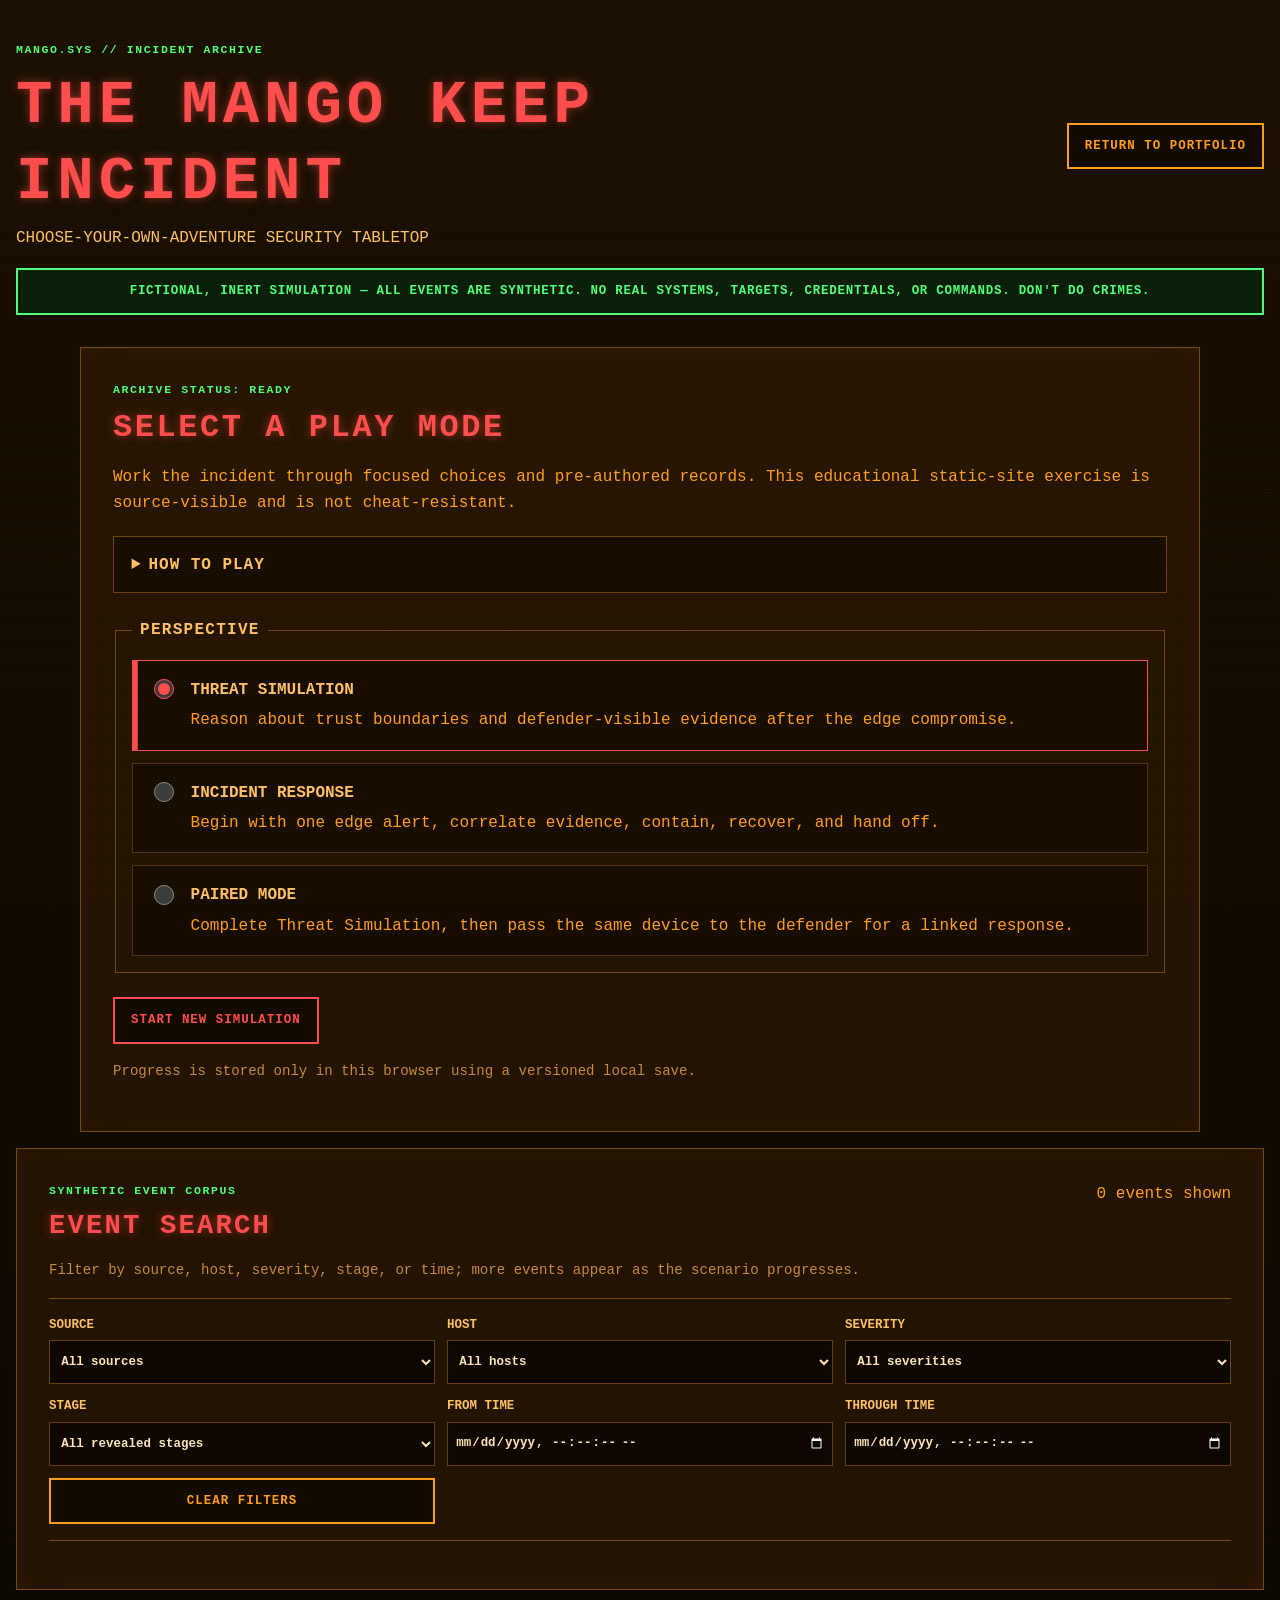
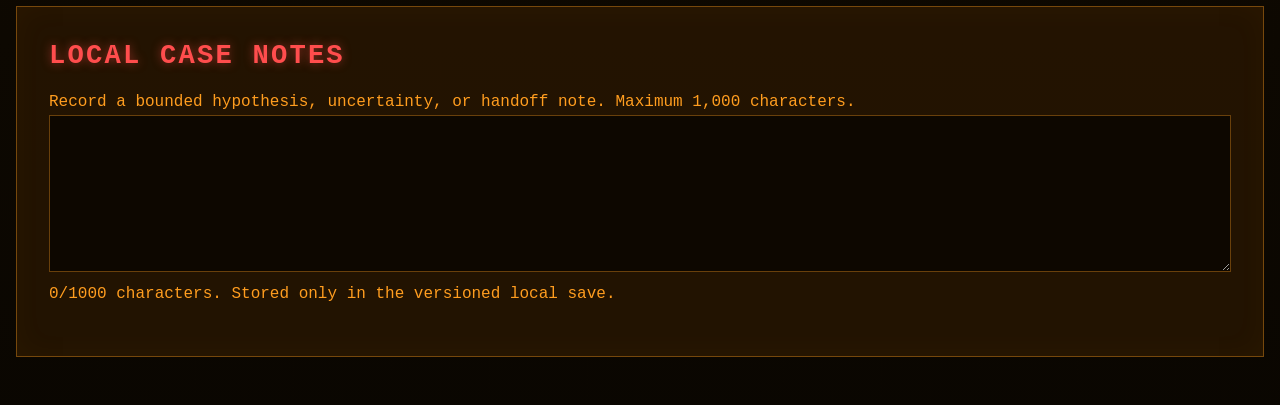
==== commit 788c63b6: "Merge branch 'main' into codex/ctf-copy-ux" ====
--- a/ctf.html
+++ b/ctf.html
@@ -96,32 +96,52 @@
         </div>
       </section>
 
-      <div class="ctf-dashboard">
-        <section class="content-panel ctf-narrative" aria-labelledby="node-title">
-          <p class="panel-kicker" id="chapter-label">SIMULATION BRIEF</p>
-          <h2 id="node-title" tabindex="-1">Loading narrative</h2>
-          <p class="ctf-objective-label">Narrative</p>
-          <p id="node-body"></p>
-          <div class="ctf-objective-box">
-            <h3>Current Objective</h3>
-            <p id="node-objective"></p>
-          </div>
-
-          <p class="ctf-paired-consequence" id="paired-consequence" hidden></p>
-
-          <div class="ctf-hint" id="ctf-hint" tabindex="-1" hidden>
-            <h3>Learning Hint</h3>
-            <p id="ctf-hint-text"></p>
-          </div>
-          <button class="button" id="ctf-show-hint" type="button">Show Learning Hint</button>
-
-          <div class="ctf-feedback" id="choice-feedback" role="status" tabindex="-1" hidden></div>
-
-          <section class="ctf-choice-region" aria-labelledby="choices-title">
-            <h3 id="choices-title">Choose an Action</h3>
-            <div id="ctf-choices" class="ctf-choice-list"></div>
-          </section>
+      <section class="content-panel ctf-narrative" aria-labelledby="node-title">
+        <!-- Console-only decorative chrome; hidden in the SIEM skin via CSS. -->
+        <div id="ctf-console-chrome" aria-hidden="true"></div>
+        <p class="panel-kicker" id="chapter-label">SIMULATION BRIEF</p>
+        <h2 id="node-title" tabindex="-1">Loading narrative</h2>
+        <p class="ctf-objective-label">Narrative</p>
+        <p id="node-body"></p>
+        <div class="ctf-objective-box">
+          <h3>Current Objective</h3>
+          <p id="node-objective"></p>
+        </div>
+        <p class="ctf-paired-consequence" id="paired-consequence" hidden></p>
+        <div class="ctf-hint" id="ctf-hint" tabindex="-1" hidden>
+          <h3>Learning Hint</h3>
+          <p id="ctf-hint-text"></p>
+        </div>
+        <button class="button" id="ctf-show-hint" type="button">Show Learning Hint</button>
+        <div class="ctf-feedback" id="choice-feedback" role="status" tabindex="-1" hidden></div>
+        <!-- Console-only decision scrollback; empty (and hidden) in the SIEM skin. -->
+        <div id="ctf-scrollback" aria-live="off"></div>
+      </section>
+
+      <section class="content-panel ctf-actions" aria-labelledby="choices-title">
+        <h3 id="choices-title">Choose an Action</h3>
+        <div id="ctf-choices" class="ctf-choice-list"></div>
+      </section>
+
+      <aside class="ctf-sidebar" aria-label="Case information">
+        <details class="content-panel ctf-drawer" open>
+          <summary>Evidence Drawer <span id="evidence-count">0 visible</span></summary>
+          <p class="ctf-drawer-help">Bookmark decision-relevant records and keep local notes. Notes are inert text and never interpreted.</p>
+          <div id="evidence-list" class="evidence-list"></div>
+        </details>
+
+        <section class="content-panel" aria-labelledby="asset-title">
+          <h2 id="asset-title">Asset Health</h2>
+          <p class="ctf-region-help">How each fictional asset is holding up — and whether it is contained — as the incident unfolds.</p>
+          <div id="asset-summary" class="asset-summary"></div>
         </section>
+
+        <section class="content-panel" aria-labelledby="codes-title">
+          <h2 id="codes-title">Evidence Codes</h2>
+          <p id="codes-empty">Codes reward reasoning and completed transitions, never command entry.</p>
+          <ul id="code-list" class="code-list"></ul>
+        </section>
+      </aside>
 
         <aside class="ctf-sidebar" aria-label="Case information">
           <details class="content-panel ctf-drawer" open>
@@ -144,11 +164,12 @@
         </aside>
       </div>
 
+      <!-- SIEM skin: full structured event search. Hidden in the console skin via CSS. -->
       <section class="content-panel ctf-timeline" aria-labelledby="timeline-title">
         <div class="timeline-heading">
           <div>
             <p class="panel-kicker">SYNTHETIC EVENT CORPUS</p>
-            <h2 id="timeline-title">Filterable Event Timeline</h2>
+            <h2 id="timeline-title">Event Search</h2>
           </div>
           <p id="timeline-count">0 events shown</p>
         </div>
